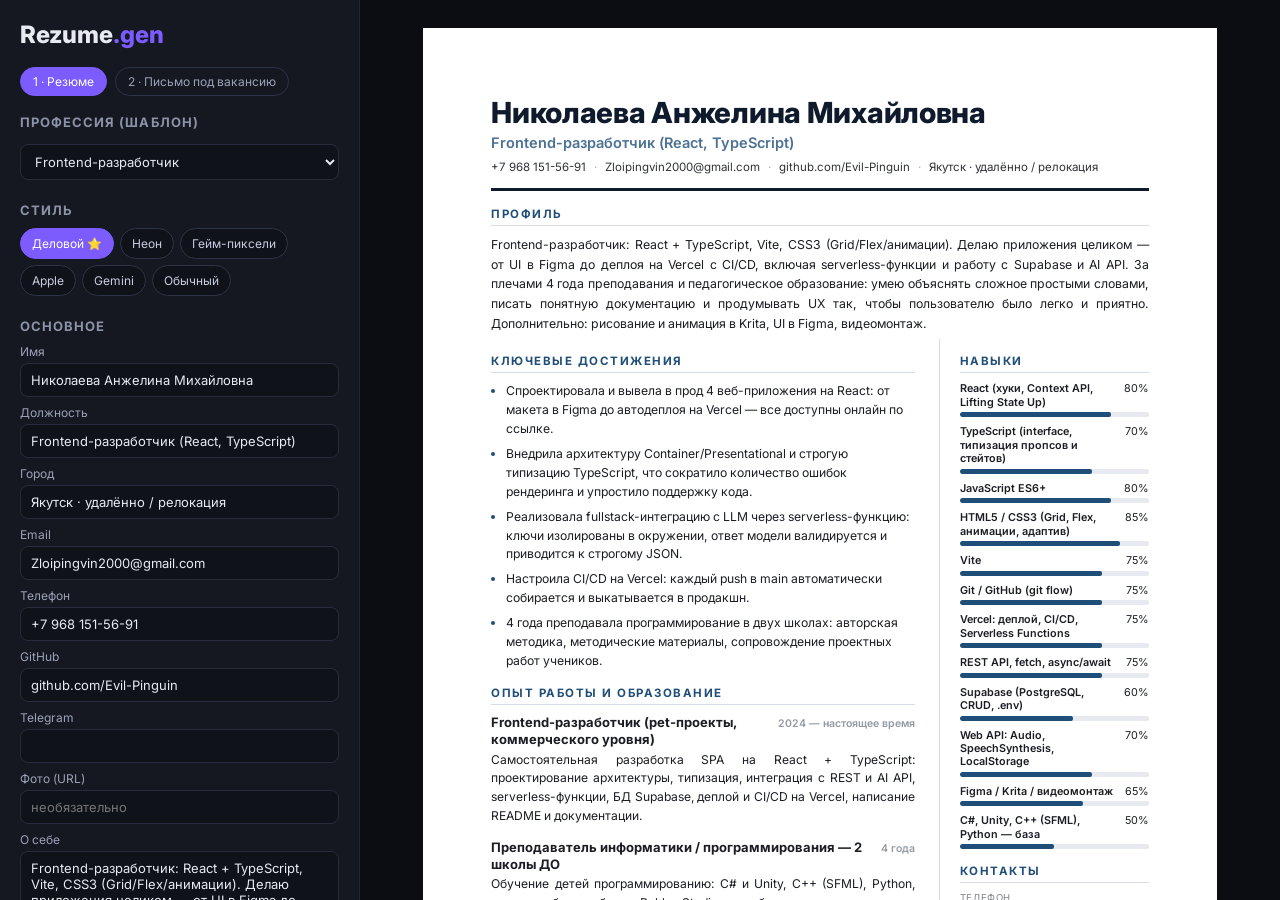
==== index.html @ 2fcd0241 "Деловая тема, двухколоночная структура, блок достижений, адаптив и настройки Vercel Co-authored-by: " ====
<!DOCTYPE html>
<html lang="ru">
<head>
<meta charset="UTF-8">
<meta name="viewport" content="width=device-width, initial-scale=1">
<title>Rezume — генератор резюме</title>
<link rel="stylesheet" href="styles.css">
<link rel="stylesheet" href="letter.css">
<link rel="preconnect" href="https://fonts.googleapis.com">
<link rel="preconnect" href="https://fonts.gstatic.com" crossorigin>
<link href="https://fonts.googleapis.com/css2?family=Inter:wght@300;400;600;800&family=Press+Start+2P&family=Orbitron:wght@500;800&family=JetBrains+Mono:wght@400;700&display=swap" rel="stylesheet">
</head>
<body>
<button id="burger" class="burger" aria-label="Меню">☰</button>
<div class="app">
  <aside class="panel" id="panel">
    <h1 class="brand">Rezume<span>.gen</span></h1>
    <div class="tabs pagetabs">
      <a href="/" class="active">1 · Резюме</a>
      <a href="/letter">2 · Письмо под вакансию</a>
    </div>

    <section class="group">
      <h2>Профессия (шаблон)</h2>
      <select id="preset">
        <option value="frontend">Frontend-разработчик</option>
        <option value="research">Специалист по количественным исследованиям</option>
        <option value="qa">QA Engineer</option>
      </select>
    </section>

    <section class="group">
      <h2>Стиль</h2>
      <div class="themes" id="themes">
        <button data-theme="pro" class="tbtn">Деловой ⭐</button>
        <button data-theme="neon" class="tbtn">Неон</button>
        <button data-theme="pixel" class="tbtn">Гейм-пиксели</button>
        <button data-theme="apple" class="tbtn">Apple</button>
        <button data-theme="gemini" class="tbtn">Gemini</button>
        <button data-theme="plain" class="tbtn">Обычный</button>
      </div>
    </section>

    <section class="group">
      <h2>Основное</h2>
      <label>Имя <input id="f-name"></label>
      <label>Должность <input id="f-role"></label>
      <label>Город <input id="f-city"></label>
      <label>Email <input id="f-email"></label>
      <label>Телефон <input id="f-phone"></label>
      <label>GitHub <input id="f-github"></label>
      <label>Telegram <input id="f-tg"></label>
      <label>Фото (URL) <input id="f-photo" placeholder="необязательно"></label>
      <label>О себе <textarea id="f-about" rows="4"></textarea></label>
    </section>

    <section class="group">
      <h2>Ключевые достижения <button class="add" data-add="achievements">+</button></h2>
      <div id="list-achievements" class="list"></div>
    </section>

    <section class="group">
      <h2>Навыки <button class="add" data-add="skills">+</button></h2>
      <div id="list-skills" class="list"></div>
    </section>

    <section class="group">
      <h2>Проекты <button class="add" data-add="projects">+</button></h2>
      <div id="list-projects" class="list"></div>
    </section>

    <section class="group">
      <h2>Опыт / Учёба <button class="add" data-add="exp">+</button></h2>
      <div id="list-exp" class="list"></div>
    </section>

    <section class="group actions">
      <button id="btn-print">Скачать PDF / Печать</button>
      <button id="btn-export">Экспорт JSON</button>
      <button id="btn-import">Импорт JSON</button>
      <button id="btn-reset" class="danger">Сбросить</button>
      <input type="file" id="file-import" accept="application/json" hidden>
    </section>
    <p class="hint">Данные сохраняются в браузере автоматически.</p>
  </aside>

  <main class="preview">
    <div id="paper" class="paper theme-neon"></div>
  </main>
</div>
<script src="app.js"></script>
</body>
</html>
---- styles.css ----
*{box-sizing:border-box}
html,body{margin:0;height:100%;font-family:Inter,system-ui,sans-serif;background:#0f1115;color:#e8eaf0}
.app{display:grid;grid-template-columns:360px 1fr;height:100%}
.panel{overflow:auto;padding:20px;background:#151821;border-right:1px solid #232838}
.brand{font-size:24px;margin:0 0 18px;font-weight:800}
.brand span{color:#7c5cff}
.group{margin-bottom:22px}
.group h2{font-size:13px;text-transform:uppercase;letter-spacing:.08em;color:#8b93a7;display:flex;justify-content:space-between;align-items:center;margin:0 0 10px}
label{display:block;font-size:12px;color:#9aa2b6;margin-bottom:8px}
input,textarea,select{width:100%;margin-top:4px;padding:8px 10px;background:#0f1218;border:1px solid #262c3d;border-radius:8px;color:#e8eaf0;font:inherit;font-size:13px}
input:focus,textarea:focus{outline:none;border-color:#7c5cff}
button{cursor:pointer;font:inherit}
.themes{display:flex;flex-wrap:wrap;gap:6px}
.tbtn{padding:7px 11px;border-radius:999px;border:1px solid #2d3448;background:#0f1218;color:#c7cde0;font-size:12px}
.tbtn.active{background:#7c5cff;border-color:#7c5cff;color:#fff}
.add{width:24px;height:24px;border-radius:6px;border:1px solid #2d3448;background:#0f1218;color:#9aa2b6}
.list .item{border:1px solid #262c3d;border-radius:10px;padding:10px;margin-bottom:8px;position:relative;background:#11141c}
.item .del{position:absolute;top:6px;right:6px;border:none;background:none;color:#7b8299;font-size:16px}
.actions button{width:100%;padding:10px;margin-bottom:8px;border-radius:8px;border:1px solid #2d3448;background:#1b2030;color:#e8eaf0}
.actions button.danger{color:#ff7a7a}
.hint{font-size:11px;color:#6d7488}
.preview{overflow:auto;padding:28px;display:flex;justify-content:center;background:#0b0d12}
.paper{width:210mm;min-height:297mm;padding:18mm;background:#fff;color:#111}

/* ---------- общая разметка резюме ---------- */
.paper .head{display:flex;gap:18px;align-items:center;margin-bottom:18px}
.paper .avatar{width:96px;height:96px;object-fit:cover;border-radius:12px;flex:0 0 auto}
.paper h1{margin:0;font-size:30px}
.paper .role{margin:4px 0 0;font-size:15px;opacity:.75}
.paper .contacts{margin-top:8px;font-size:12px;display:flex;flex-wrap:wrap;gap:6px 14px;opacity:.85}
.paper section{margin-top:18px}
.paper h2{font-size:14px;text-transform:uppercase;letter-spacing:.1em;margin:0 0 10px}
.paper p{margin:0;font-size:13px;line-height:1.55}
.skill{margin-bottom:9px}
.skill .row{display:flex;justify-content:space-between;font-size:12px;margin-bottom:3px}
.bar{height:7px;border-radius:4px;background:#e6e6ee;overflow:hidden}
.bar i{display:block;height:100%;background:#333}
.entry{margin-bottom:12px}
.entry .t{font-size:14px;font-weight:600}
.entry .m{font-size:11px;opacity:.65;margin:2px 0 4px}
.entry .d{font-size:12.5px;line-height:1.5}
.tags{display:flex;flex-wrap:wrap;gap:5px;margin-top:5px}
.tags span{font-size:10.5px;padding:2px 7px;border-radius:999px;background:#eee}

/* ---------- НЕОН ---------- */
.theme-neon{background:#0a0713;color:#e9e6ff;font-family:Orbitron,Inter,sans-serif;
  box-shadow:0 0 60px rgba(124,92,255,.25) inset}
.theme-neon h1{color:#fff;text-shadow:0 0 12px #ff3df0,0 0 30px #ff3df0}
.theme-neon h2{color:#3df0ff;text-shadow:0 0 10px #3df0ff;border-bottom:1px solid rgba(61,240,255,.35);padding-bottom:5px}
.theme-neon .avatar{border:2px solid #ff3df0;box-shadow:0 0 18px #ff3df0}
.theme-neon .bar{background:rgba(255,255,255,.1)}
.theme-neon .bar i{background:linear-gradient(90deg,#3df0ff,#ff3df0);box-shadow:0 0 10px #ff3df0}
.theme-neon .tags span{background:rgba(61,240,255,.12);color:#3df0ff;border:1px solid rgba(61,240,255,.4)}

/* ---------- ПИКСЕЛИ ---------- */
.theme-pixel{background:#1b1030;color:#f4f4f4;font-family:'Press Start 2P',monospace;font-size:10px;
  image-rendering:pixelated;border:6px solid #f4d03f}
.theme-pixel h1{font-size:18px;color:#7bf542;text-shadow:3px 3px 0 #000;line-height:1.5}
.theme-pixel h2{font-size:11px;color:#f4d03f;text-shadow:2px 2px 0 #000}
.theme-pixel p,.theme-pixel .d,.theme-pixel .role,.theme-pixel .contacts{font-size:9px;line-height:1.9}
.theme-pixel .entry .t{font-size:10px}
.theme-pixel .entry .m{font-size:8px}
.theme-pixel .avatar{border-radius:0;border:4px solid #7bf542}
.theme-pixel .bar{height:12px;border-radius:0;background:#000;border:2px solid #f4f4f4}
.theme-pixel .bar i{background:repeating-linear-gradient(90deg,#7bf542 0 8px,#1b1030 8px 10px)}
.theme-pixel .skill .row{font-size:8px}
.theme-pixel .tags span{border-radius:0;background:#000;color:#7bf542;border:2px solid #7bf542;font-size:8px}

/* ---------- APPLE ---------- */
.theme-apple{background:#fbfbfd;color:#1d1d1f;font-family:Inter,-apple-system,sans-serif}
.theme-apple h1{font-weight:600;letter-spacing:-.02em;font-size:34px}
.theme-apple h2{font-weight:600;color:#6e6e73;letter-spacing:.06em;font-size:12px}
.theme-apple .avatar{border-radius:50%}
.theme-apple .bar{background:#e8e8ed;border-radius:99px}
.theme-apple .bar i{background:#0071e3;border-radius:99px}
.theme-apple .tags span{background:#f0f0f5;color:#1d1d1f}
.theme-apple section{border-top:1px solid #e5e5ea;padding-top:14px}

/* ---------- GEMINI ---------- */
.theme-gemini{background:#fff;color:#1f1f1f;font-family:Inter,sans-serif}
.theme-gemini h1{background:linear-gradient(90deg,#4285f4,#9b72cb,#d96570,#f2a60c);-webkit-background-clip:text;background-clip:text;color:transparent;font-weight:800}
.theme-gemini h2{color:#4285f4}
.theme-gemini .avatar{border-radius:50%;border:3px solid transparent;background:linear-gradient(135deg,#4285f4,#9b72cb,#d96570) border-box}
.theme-gemini section{background:#f8f9fc;border-radius:18px;padding:16px 18px;border:1px solid #eceef5}
.theme-gemini .bar{background:#e8eaf2;border-radius:99px}
.theme-gemini .bar i{background:linear-gradient(90deg,#4285f4,#9b72cb,#d96570);border-radius:99px}
.theme-gemini .tags span{background:linear-gradient(90deg,rgba(66,133,244,.12),rgba(217,101,112,.12));color:#4b4b4b}

/* ---------- ОБЫЧНЫЙ ---------- */
.theme-plain{background:#fff;color:#000;font-family:'Times New Roman',Georgia,serif}
.theme-plain h1{font-size:26px;font-weight:700}
.theme-plain h2{border-bottom:1px solid #000;padding-bottom:3px;letter-spacing:.04em}
.theme-plain .avatar{border-radius:2px;border:1px solid #999}
.theme-plain .bar{background:#ddd;border-radius:0;height:6px}
.theme-plain .bar i{background:#000}
.theme-plain .tags span{background:none;border:1px solid #999;border-radius:2px}

@media print{
  body{background:#fff}
  .panel{display:none}
  .app{grid-template-columns:1fr}
  .preview{padding:0;overflow:visible}
  .paper{width:auto;min-height:auto;box-shadow:none;-webkit-print-color-adjust:exact;print-color-adjust:exact}
}
@page{size:A4;margin:0}


/* ================= КАНОНИЧНАЯ СТРУКТУРА РЕЗЮМЕ ================= */
.paper .head{display:flex;gap:20px;align-items:center;margin-bottom:14px}
.paper .htext{flex:1}
.paper h1{margin:0;font-size:29px;line-height:1.15;letter-spacing:-.01em}
.paper .role{margin:5px 0 0;font-size:14.5px;font-weight:600;opacity:.8}
.paper .contacts{margin-top:9px;font-size:11.5px;display:flex;flex-wrap:wrap;gap:4px 8px;align-items:center;opacity:.9}
.paper .contacts em{opacity:.4;font-style:normal}
.paper .rule{height:2px;background:currentColor;opacity:.18;margin:0 0 16px}
.paper section{margin-top:15px}
.paper .s-about{margin-top:0}
.paper h2{font-size:11.5px;text-transform:uppercase;letter-spacing:.13em;margin:0 0 9px;font-weight:700}
.paper p{margin:0;font-size:12.3px;line-height:1.6;text-align:justify}
.cols2{display:grid;grid-template-columns:1fr 210px;gap:0 24px;margin-top:6px}
.colside{border-left:1px solid rgba(128,128,128,.25);padding-left:20px}
.bullets{margin:0;padding-left:15px}
.bullets li{font-size:12.2px;line-height:1.55;margin-bottom:6px}
.entry{margin-bottom:13px;break-inside:avoid}
.entry .erow{display:flex;justify-content:space-between;align-items:baseline;gap:10px}
.entry .t{font-size:13px;font-weight:700;line-height:1.3}
.entry .m{font-size:10.5px;opacity:.65;white-space:nowrap;font-weight:600}
.entry .m.link{white-space:normal;text-align:right}
.entry .d{font-size:12.1px;line-height:1.55;margin-top:3px;text-align:justify}
.skill{margin-bottom:8px}
.skill .row{display:flex;justify-content:space-between;gap:6px;font-size:10.8px;margin-bottom:3px;line-height:1.25}
.skill .row b{font-weight:600}
.bar{height:5px}
.cline{font-size:10.8px;margin-bottom:6px;line-height:1.35}
.cline .ck{display:block;opacity:.55;font-size:9.5px;text-transform:uppercase;letter-spacing:.06em}
.cline .cv{word-break:break-word}
.tags span{font-size:10px}

/* ================= ТЕМА: ДЕЛОВОЙ (каноничное резюме) ================= */
.theme-pro{background:#fff;color:#1a1d24;font-family:Inter,'Helvetica Neue',Arial,sans-serif}
.theme-pro h1{font-weight:800;color:#0f1b2d}
.theme-pro .role{color:#1f4e79;font-weight:600}
.theme-pro .rule{background:#0f1b2d;opacity:1;height:2.5px}
.theme-pro h2{color:#1f4e79;border-bottom:1px solid #d6dce5;padding-bottom:4px}
.theme-pro .avatar{border-radius:4px;width:88px;height:88px;border:1px solid #d6dce5}
.theme-pro .bar{background:#e7ebf1;border-radius:2px}
.theme-pro .bar i{background:#1f4e79;border-radius:2px}
.theme-pro .tags span{background:#eef2f7;color:#1f4e79;border-radius:3px;font-weight:600}
.theme-pro .bullets li::marker{color:#1f4e79}
.theme-pro .entry .m{color:#5a6574}
.theme-pro .colside{border-left:1px solid #d6dce5}

/* адаптация прочих тем к 2 колонкам */
.theme-neon .colside,.theme-pixel .colside{border-left-color:rgba(255,255,255,.2)}
.theme-pixel .cols2{grid-template-columns:1fr 200px}
.theme-pixel .bullets li,.theme-pixel .entry .d,.theme-pixel .cline{font-size:8px;line-height:1.85}
.theme-pixel p{text-align:left}
.theme-gemini .cols2{gap:0 18px}
.theme-gemini .colside{border-left:none}
.theme-gemini section{margin-top:12px}

/* ================= АДАПТИВ ИНТЕРФЕЙСА ================= */
.burger{display:none;position:fixed;top:12px;left:12px;z-index:50;width:44px;height:44px;border-radius:12px;
  border:1px solid #2d3448;background:#1b2030;color:#e8eaf0;font-size:19px}
@media (max-width:1100px){
  .paper{transform-origin:top center}
}
@media (max-width:860px){
  .burger{display:block}
  .app{grid-template-columns:1fr}
  .panel{position:fixed;inset:0 auto 0 0;width:min(88vw,340px);z-index:40;transform:translateX(-102%);
    transition:transform .25s ease;box-shadow:0 0 40px rgba(0,0,0,.5)}
  .panel.open{transform:none}
  .preview{padding:64px 10px 24px}
  .paper{width:100%;max-width:210mm;min-height:auto;padding:22px 18px}
  .cols2{grid-template-columns:1fr;gap:0}
  .colside{border-left:none;padding-left:0;border-top:1px solid rgba(128,128,128,.25);padding-top:14px;margin-top:8px}
  .paper h1{font-size:24px}
  .entry .erow{flex-direction:column;gap:1px}
  .entry .m{white-space:normal}
  .entry .m.link{text-align:left}
}
@media (max-width:480px){
  .paper{padding:18px 14px}
  .paper h1{font-size:21px}
  .paper p,.entry .d,.bullets li{text-align:left}
}

/* ================= ПЕЧАТЬ ================= */
@media print{
  .burger{display:none!important}
  .paper{width:210mm;padding:14mm 13mm;font-size:12px}
  .cols2{grid-template-columns:1fr 200px}
  section,.entry{break-inside:avoid}
}
---- letter.css ----
body{display:block;overflow:auto}
.topnav{display:flex;align-items:center;gap:24px;padding:12px 20px;background:#151821;border-bottom:1px solid #232838;position:sticky;top:0;z-index:5}
.topnav .brand{font-size:18px;font-weight:800;text-decoration:none;color:#e8eaf0}
.topnav .brand span{color:#7c5cff}
.tabs{display:flex;gap:8px}
.tabs a{padding:7px 14px;border-radius:999px;font-size:13px;text-decoration:none;color:#9aa2b6;border:1px solid #2d3448}
.tabs a.active{background:#7c5cff;border-color:#7c5cff;color:#fff}
.letter-app{display:grid;grid-template-columns:360px 1fr;align-items:start;min-height:calc(100% - 56px)}
.letter-app .panel{height:calc(100vh - 56px);position:sticky;top:56px}
.letter-main{padding:22px;display:flex;flex-direction:column;gap:18px;max-width:900px}
.card{background:#151821;border:1px solid #232838;border-radius:16px;padding:20px}
.card h2{font-size:15px;margin:0 0 14px;text-transform:none;letter-spacing:0;color:#e8eaf0}
.card-head{display:flex;justify-content:space-between;align-items:center;gap:12px;margin-bottom:12px}
.card-head h2{margin:0}
.card-head button{padding:8px 14px;border-radius:8px;border:1px solid #2d3448;background:#1b2030;color:#e8eaf0;margin-left:6px}
button.primary{background:#7c5cff;border-color:#7c5cff;color:#fff}
.scorebox{display:flex;align-items:center;gap:18px;margin-bottom:18px}
.ring{width:96px;height:96px;border-radius:50%;flex:0 0 auto;display:grid;place-items:center;
  background:conic-gradient(#7c5cff 0deg,#262c3d 0deg)}
.ring span{width:76px;height:76px;border-radius:50%;background:#151821;display:grid;place-items:center;font-size:22px;font-weight:800}
.verdict{font-size:13.5px;line-height:1.6;color:#c3c9db}
.cols{display:grid;grid-template-columns:repeat(3,1fr);gap:14px}
.cols h3{font-size:12px;margin:0 0 8px;text-transform:uppercase;letter-spacing:.06em}
h3.ok{color:#5ce39a}h3.warn{color:#ffce5c}h3.bad{color:#ff7a7a}
.chips{list-style:none;margin:0;padding:0;display:flex;flex-wrap:wrap;gap:5px}
.chips li{font-size:11.5px;padding:4px 9px;border-radius:999px;background:#1b2030;border:1px solid #2d3448;color:#cfd5e6}
.cols div:nth-child(1) .chips li{border-color:rgba(92,227,154,.4)}
.cols div:nth-child(2) .chips li{border-color:rgba(255,206,92,.4)}
.cols div:nth-child(3) .chips li{border-color:rgba(255,122,122,.4)}
.advice{margin-top:16px;font-size:13px;line-height:1.65;color:#b9c0d4;border-top:1px solid #232838;padding-top:14px}
.advice b{color:#e8eaf0}
.advice ul{margin:8px 0 0;padding-left:18px}
#out{min-height:420px;font-size:13.5px;line-height:1.7;resize:vertical;font-family:Inter,sans-serif}
.check{display:flex;align-items:center;gap:8px;font-size:12.5px;color:#c3c9db;margin-bottom:9px}
.check input{width:auto;margin:0}
.actions .primary{width:100%;padding:11px;border-radius:8px;border:none}
@media(max-width:900px){.letter-app{grid-template-columns:1fr}.letter-app .panel{position:static;height:auto}.cols{grid-template-columns:1fr}}

.pagetabs{margin-bottom:18px}
.pagetabs a{font-size:12px;padding:6px 12px}
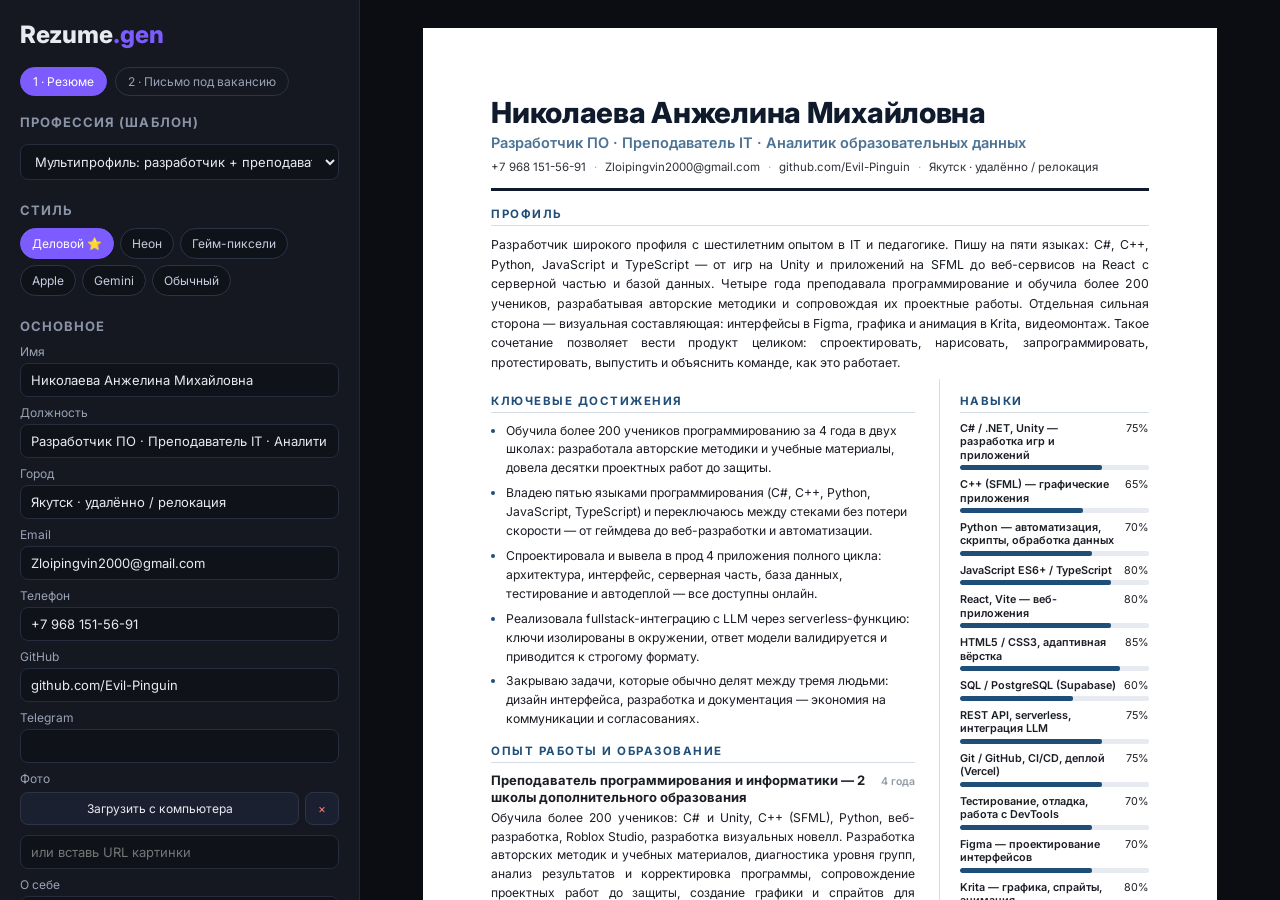
==== commit fef8b158: "Мультипрофильное позиционирование, шаблон преподавателя, загрузка фото файлом Co-authored-by: arena-" ====
--- a/index.html
+++ b/index.html
@@ -23,9 +23,11 @@
     <section class="group">
       <h2>Профессия (шаблон)</h2>
       <select id="preset">
+        <option value="universal">Мультипрофиль: разработчик + преподаватель ⭐</option>
         <option value="frontend">Frontend-разработчик</option>
         <option value="research">Специалист по количественным исследованиям</option>
         <option value="qa">QA Engineer</option>
+        <option value="teacher">Преподаватель IT / методист</option>
       </select>
     </section>
 
@@ -50,7 +52,14 @@
       <label>Телефон <input id="f-phone"></label>
       <label>GitHub <input id="f-github"></label>
       <label>Telegram <input id="f-tg"></label>
-      <label>Фото (URL) <input id="f-photo" placeholder="необязательно"></label>
+      <label>Фото
+        <span class="photorow">
+          <button type="button" id="btn-photo">Загрузить с компьютера</button>
+          <button type="button" id="btn-photo-del" title="Убрать фото">×</button>
+        </span>
+        <input type="file" id="file-photo" accept="image/*" hidden>
+        <input id="f-photo" placeholder="или вставь URL картинки">
+      </label>
       <label>О себе <textarea id="f-about" rows="4"></textarea></label>
     </section>
 
--- a/styles.css
+++ b/styles.css
@@ -193,3 +193,7 @@
   .cols2{grid-template-columns:1fr 200px}
   section,.entry{break-inside:avoid}
 }
+
+.photorow{display:flex;gap:6px;margin:6px 0}
+.photorow button{flex:1;padding:8px;border-radius:8px;border:1px solid #2d3448;background:#1b2030;color:#e8eaf0;font-size:12px}
+.photorow button#btn-photo-del{flex:0 0 34px;color:#ff7a7a}
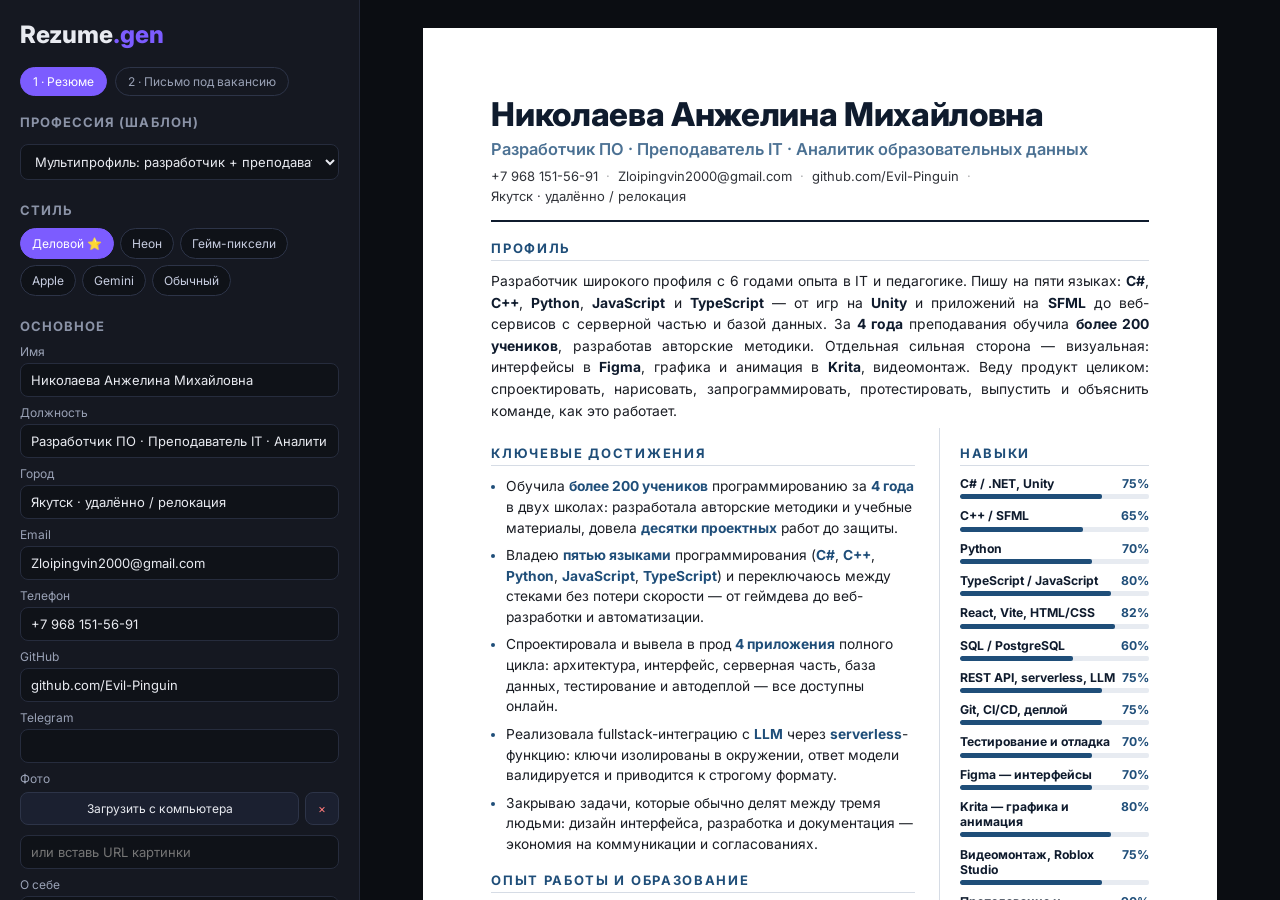
==== commit 404173ba: "Автоподгонка плотности страниц, жирные акценты, компактные навыки Co-authored-by: arena-agent <29705" ====
--- a/index.html
+++ b/index.html
@@ -83,6 +83,15 @@
       <div id="list-exp" class="list"></div>
     </section>
 
+    <section class="group">
+      <h2>Плотность страниц</h2>
+      <select id="fitmode">
+        <option value="auto">Авто-подгонка (рекомендую)</option>
+        <option value="off">Выключить</option>
+      </select>
+      <p class="hint" id="fitinfo" style="margin-top:8px"></p>
+    </section>
+
     <section class="group actions">
       <button id="btn-print">Скачать PDF / Печать</button>
       <button id="btn-export">Экспорт JSON</button>
--- a/styles.css
+++ b/styles.css
@@ -189,11 +189,55 @@
 /* ================= ПЕЧАТЬ ================= */
 @media print{
   .burger{display:none!important}
-  .paper{width:210mm;padding:14mm 13mm;font-size:12px}
-  .cols2{grid-template-columns:1fr 200px}
-  section,.entry{break-inside:avoid}
+  .panel{display:none!important}
+  .paper{width:210mm;padding:12mm 12mm;box-shadow:none}
+  .cols2{grid-template-columns:1fr 200px!important}
+  .colside{border-left:1px solid #d6dce5!important;padding-left:18px!important;border-top:none!important;margin-top:0!important}
+  section,.entry,.skill,.bullets li{break-inside:avoid;page-break-inside:avoid}
 }
 
 .photorow{display:flex;gap:6px;margin:6px 0}
 .photorow button{flex:1;padding:8px;border-radius:8px;border:1px solid #2d3448;background:#1b2030;color:#e8eaf0;font-size:12px}
 .photorow button#btn-photo-del{flex:0 0 34px;color:#ff7a7a}
+
+
+/* ============ АВТОПОДГОНКА: все размеры через --fit ============ */
+.paper{--fit:1}
+.paper h1{font-size:calc(29px * var(--fit))}
+.paper .role{font-size:calc(14.5px * var(--fit))}
+.paper .contacts{font-size:calc(11.5px * var(--fit))}
+.paper h2{font-size:calc(11.5px * var(--fit));margin-bottom:calc(9px * var(--fit))}
+.paper p{font-size:calc(12.3px * var(--fit));line-height:1.55}
+.paper section{margin-top:calc(15px * var(--fit))}
+.bullets li{font-size:calc(12.2px * var(--fit));margin-bottom:calc(6px * var(--fit));line-height:1.5}
+.entry{margin-bottom:calc(13px * var(--fit))}
+.entry .t{font-size:calc(13px * var(--fit))}
+.entry .m{font-size:calc(10.5px * var(--fit))}
+.entry .d{font-size:calc(12.1px * var(--fit));line-height:1.5}
+.skill{margin-bottom:calc(8px * var(--fit))}
+.skill .row{font-size:calc(10.8px * var(--fit))}
+.cline{font-size:calc(10.8px * var(--fit));margin-bottom:calc(6px * var(--fit))}
+.cline .ck{font-size:calc(9.5px * var(--fit))}
+.tags span{font-size:calc(10px * var(--fit))}
+.paper .head{margin-bottom:calc(14px * var(--fit))}
+.paper .rule{margin-bottom:calc(16px * var(--fit))}
+
+/* ============ ЖИРНЫЕ АКЦЕНТЫ ============ */
+.paper strong{font-weight:700}
+.theme-pro strong{color:#0f1b2d;font-weight:700}
+.theme-pro .bullets strong{color:#1f4e79}
+.theme-neon strong{color:#3df0ff;text-shadow:0 0 6px rgba(61,240,255,.6)}
+.theme-pixel strong{color:#7bf542}
+.theme-gemini strong{color:#4285f4}
+.theme-apple strong{color:#0071e3}
+
+/* навыки: название жирным, топ-навыки заметнее */
+.skill .row b{font-weight:700}
+.theme-pro .skill .row b{color:#0f1b2d}
+.theme-pro .skill .row span{font-weight:700;color:#1f4e79}
+.entry .t{font-weight:700}
+
+/* ============ КОНТРОЛЬ РАЗРЫВОВ СТРАНИЦ ============ */
+.paper section,.entry,.skill,.bullets li{break-inside:avoid;page-break-inside:avoid}
+.paper h2{break-after:avoid;page-break-after:avoid}
+.cols2{break-inside:auto}
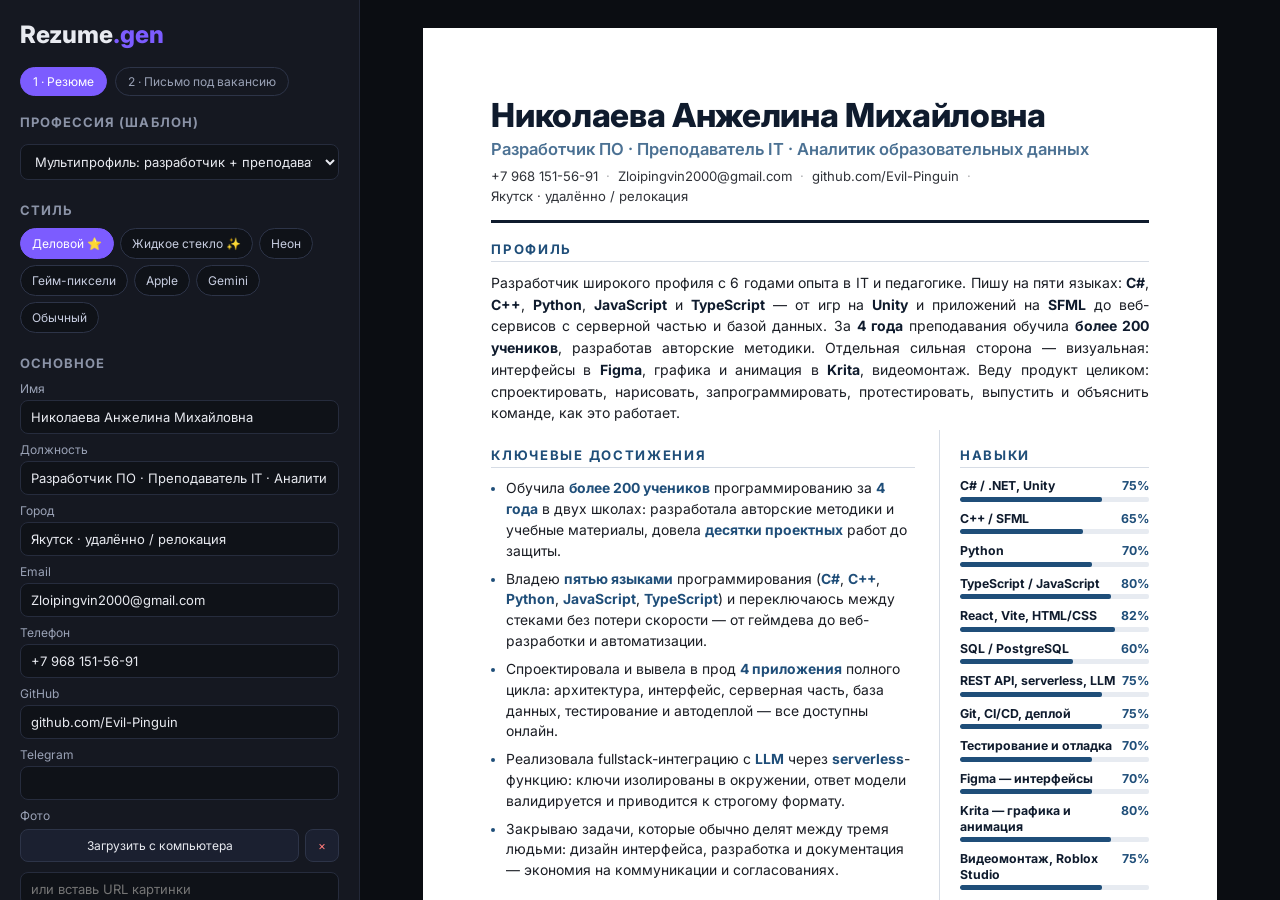
==== commit 6d2d4ceb: "Тема «Жидкое стекло» с голубыми градиентами и блок интересов Co-authored-by: arena-agent <297053741+" ====
--- a/index.html
+++ b/index.html
@@ -35,6 +35,7 @@
       <h2>Стиль</h2>
       <div class="themes" id="themes">
         <button data-theme="pro" class="tbtn">Деловой ⭐</button>
+        <button data-theme="glass" class="tbtn">Жидкое стекло ✨</button>
         <button data-theme="neon" class="tbtn">Неон</button>
         <button data-theme="pixel" class="tbtn">Гейм-пиксели</button>
         <button data-theme="apple" class="tbtn">Apple</button>
@@ -61,6 +62,7 @@
         <input id="f-photo" placeholder="или вставь URL картинки">
       </label>
       <label>О себе <textarea id="f-about" rows="4"></textarea></label>
+      <label>Интересы / хобби (через ·) <textarea id="f-hobby" rows="3"></textarea></label>
     </section>
 
     <section class="group">
--- a/styles.css
+++ b/styles.css
@@ -190,6 +190,11 @@
 @media print{
   .burger{display:none!important}
   .panel{display:none!important}
+  /* стекло: backdrop-filter не печатается — заменяем на плотную заливку */
+  .theme-glass section{backdrop-filter:none!important;-webkit-backdrop-filter:none!important;
+    background:linear-gradient(140deg,rgba(255,255,255,.88),rgba(240,249,255,.72))!important;
+    box-shadow:0 2px 8px rgba(13,59,102,.10)!important}
+  .theme-glass{background-attachment:initial!important}
   .paper{width:210mm;padding:12mm 12mm;box-shadow:none}
   .cols2{grid-template-columns:1fr 200px!important}
   .colside{border-left:1px solid #d6dce5!important;padding-left:18px!important;border-top:none!important;margin-top:0!important}
@@ -241,3 +246,107 @@
 .paper section,.entry,.skill,.bullets li{break-inside:avoid;page-break-inside:avoid}
 .paper h2{break-after:avoid;page-break-after:avoid}
 .cols2{break-inside:auto}
+
+
+/* ================= ХОББИ ================= */
+.hobbies{display:flex;flex-wrap:wrap;gap:calc(5px * var(--fit))}
+.hobbies span{font-size:calc(10px * var(--fit));padding:calc(3px * var(--fit)) calc(8px * var(--fit));
+  border-radius:999px;background:#eef2f7;color:#1f4e79;font-weight:600;line-height:1.35}
+.theme-pro .hobbies span{background:#eef2f7;color:#1f4e79;border:1px solid #dbe3ec}
+.theme-neon .hobbies span{background:rgba(255,61,240,.12);color:#ff3df0;border:1px solid rgba(255,61,240,.4)}
+.theme-pixel .hobbies span{border-radius:0;background:#000;color:#f4d03f;border:2px solid #f4d03f}
+.theme-apple .hobbies span{background:#f0f0f5;color:#1d1d1f;border:none}
+.theme-gemini .hobbies span{background:linear-gradient(90deg,rgba(66,133,244,.14),rgba(217,101,112,.14));color:#3c4043}
+.theme-plain .hobbies span{background:none;border:1px solid #999;border-radius:2px;color:#000}
+
+/* ================= ТЕМА: ЖИДКОЕ СТЕКЛО ================= */
+.theme-glass{
+  color:#0d2b45;
+  font-family:Inter,-apple-system,'SF Pro Display',sans-serif;
+  background:
+    radial-gradient(900px 500px at 8% -8%, rgba(120,190,255,.55), transparent 62%),
+    radial-gradient(700px 480px at 100% 4%, rgba(90,220,235,.42), transparent 58%),
+    radial-gradient(800px 600px at 50% 108%, rgba(150,170,255,.40), transparent 62%),
+    linear-gradient(160deg,#f4fbff 0%,#e9f4ff 45%,#eef0ff 100%);
+  position:relative;
+}
+.theme-glass::before{
+  content:'';position:absolute;inset:0;pointer-events:none;
+  background:
+    radial-gradient(420px 300px at 78% 62%, rgba(255,255,255,.75), transparent 70%),
+    radial-gradient(300px 220px at 18% 78%, rgba(160,235,255,.35), transparent 72%);
+}
+.theme-glass > *{position:relative;z-index:1}
+
+.theme-glass h1{
+  font-weight:800;letter-spacing:-.02em;
+  background:linear-gradient(100deg,#0a84ff 0%,#22c8f0 42%,#5e8bff 72%,#7a5cff 100%);
+  -webkit-background-clip:text;background-clip:text;color:transparent;
+  filter:drop-shadow(0 2px 10px rgba(10,132,255,.22));
+}
+.theme-glass .role{
+  font-weight:700;
+  background:linear-gradient(90deg,#0a84ff,#22c8f0 70%);
+  -webkit-background-clip:text;background-clip:text;color:transparent;
+}
+.theme-glass .contacts{color:#3a5f80}
+.theme-glass .contacts em{color:#9dc0dc}
+.theme-glass .rule{
+  height:1.5px;opacity:1;border-radius:2px;
+  background:linear-gradient(90deg,rgba(10,132,255,.85),rgba(34,200,240,.6) 45%,rgba(122,92,255,.15) 100%);
+}
+.theme-glass h2{
+  font-weight:700;letter-spacing:.12em;border-bottom:none;padding-bottom:0;
+  background:linear-gradient(90deg,#0a84ff,#22c8f0);
+  -webkit-background-clip:text;background-clip:text;color:transparent;
+}
+.theme-glass p,.theme-glass .entry .d,.theme-glass .bullets li{color:#1b3d5c}
+.theme-glass strong{
+  font-weight:700;
+  background:linear-gradient(90deg,#0a6fe0,#1aa8d8);
+  -webkit-background-clip:text;background-clip:text;color:transparent;
+}
+.theme-glass .entry .t{color:#0d2b45;font-weight:700}
+.theme-glass .entry .m{color:#5b7f9e;font-weight:600}
+.theme-glass .bullets li::marker{color:#0a84ff}
+
+/* стеклянные панели */
+.theme-glass section{
+  background:linear-gradient(140deg,rgba(255,255,255,.72),rgba(255,255,255,.42));
+  border:1px solid rgba(255,255,255,.85);
+  border-radius:16px;
+  padding:calc(13px * var(--fit)) calc(15px * var(--fit));
+  box-shadow:0 6px 22px rgba(13,59,102,.10), inset 0 1px 0 rgba(255,255,255,.95);
+  backdrop-filter:blur(16px) saturate(170%);
+  -webkit-backdrop-filter:blur(16px) saturate(170%);
+  margin-top:calc(11px * var(--fit));
+}
+.theme-glass .s-about{margin-top:0}
+.theme-glass .colside{border-left:none;padding-left:calc(14px * var(--fit))}
+.theme-glass .cols2{gap:0 14px}
+.theme-glass .avatar{
+  border-radius:20px;border:2px solid rgba(255,255,255,.9);
+  box-shadow:0 8px 26px rgba(10,132,255,.28);
+}
+.theme-glass .bar{
+  background:rgba(180,215,240,.45);border-radius:99px;overflow:hidden;
+  box-shadow:inset 0 1px 2px rgba(13,59,102,.12);
+}
+.theme-glass .bar i{
+  background:linear-gradient(90deg,#0a84ff,#22c8f0 60%,#7ad9ff);
+  border-radius:99px;box-shadow:0 0 8px rgba(34,200,240,.55);
+}
+.theme-glass .skill .row b{color:#0d2b45}
+.theme-glass .skill .row span{
+  font-weight:700;
+  background:linear-gradient(90deg,#0a84ff,#22c8f0);
+  -webkit-background-clip:text;background-clip:text;color:transparent;
+}
+.theme-glass .tags span,.theme-glass .hobbies span{
+  background:linear-gradient(140deg,rgba(255,255,255,.85),rgba(225,243,255,.6));
+  border:1px solid rgba(255,255,255,.9);
+  color:#0a6fe0;font-weight:600;border-radius:999px;
+  box-shadow:0 2px 8px rgba(13,59,102,.08);
+}
+.theme-glass .cline .ck{color:#7ba3c4}
+.theme-glass .cline .cv{color:#0d2b45;font-weight:600}
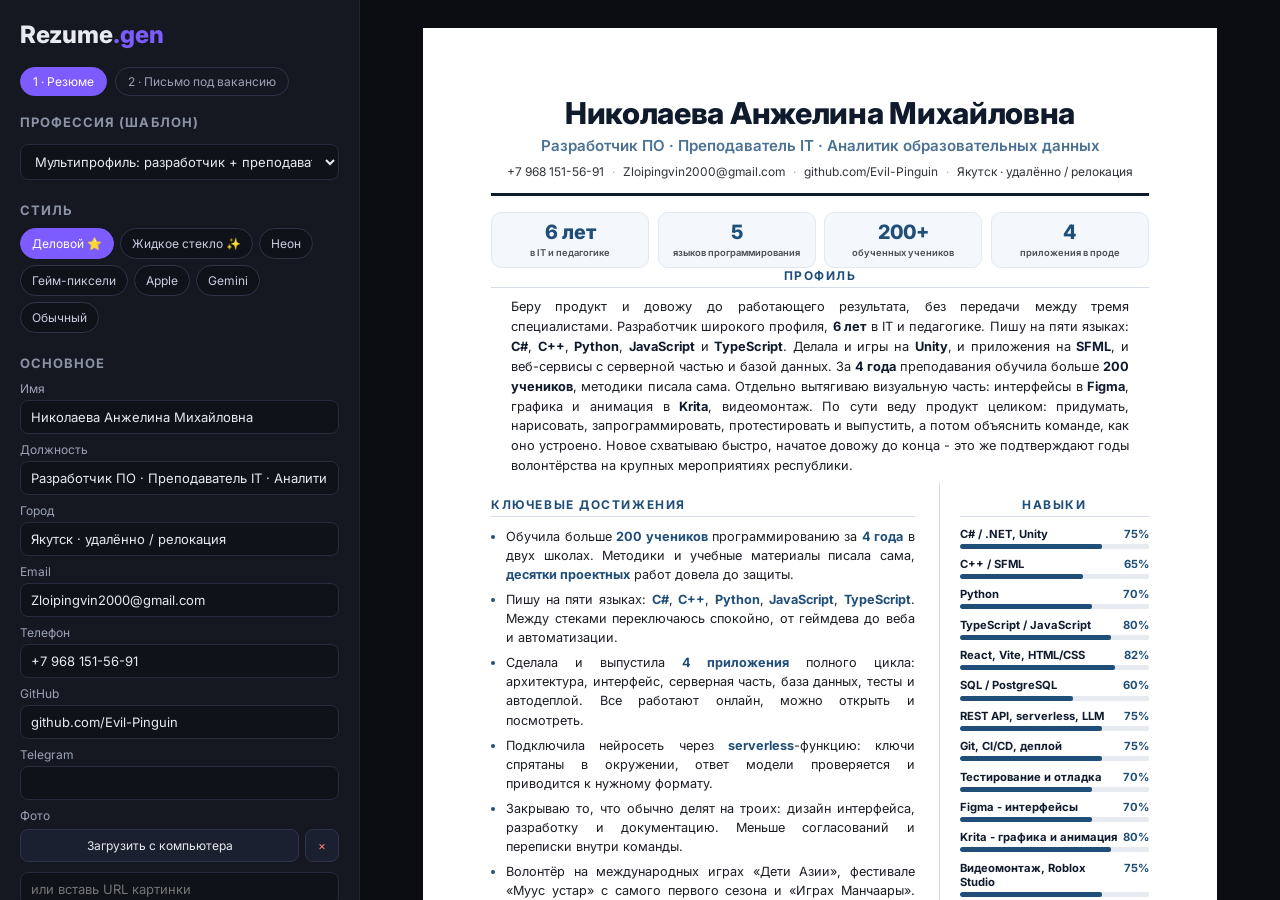
==== commit bcddf74f: "Выключка по ширине, блок ключевых цифр в шапке Co-authored-by: arena-agent <297053741+arena-agent@us" ====
--- a/index.html
+++ b/index.html
@@ -66,6 +66,11 @@
     </section>
 
     <section class="group">
+      <h2>Цифры в шапке <button class="add" data-add="pitch">+</button></h2>
+      <div id="list-pitch" class="list"></div>
+    </section>
+
+    <section class="group">
       <h2>Ключевые достижения <button class="add" data-add="achievements">+</button></h2>
       <div id="list-achievements" class="list"></div>
     </section>
--- a/styles.css
+++ b/styles.css
@@ -116,7 +116,7 @@
 .paper section{margin-top:15px}
 .paper .s-about{margin-top:0}
 .paper h2{font-size:11.5px;text-transform:uppercase;letter-spacing:.13em;margin:0 0 9px;font-weight:700}
-.paper p{margin:0;font-size:12.3px;line-height:1.6;text-align:justify}
+.paper p{margin:0;font-size:12.3px;line-height:1.6;text-align:justify;hyphens:auto}
 .cols2{display:grid;grid-template-columns:1fr 210px;gap:0 24px;margin-top:6px}
 .colside{border-left:1px solid rgba(128,128,128,.25);padding-left:20px}
 .bullets{margin:0;padding-left:15px}
@@ -126,7 +126,7 @@
 .entry .t{font-size:13px;font-weight:700;line-height:1.3}
 .entry .m{font-size:10.5px;opacity:.65;white-space:nowrap;font-weight:600}
 .entry .m.link{white-space:normal;text-align:right}
-.entry .d{font-size:12.1px;line-height:1.55;margin-top:3px;text-align:justify}
+.entry .d{font-size:12.1px;line-height:1.55;margin-top:3px;text-align:justify;hyphens:auto}
 .skill{margin-bottom:8px}
 .skill .row{display:flex;justify-content:space-between;gap:6px;font-size:10.8px;margin-bottom:3px;line-height:1.25}
 .skill .row b{font-weight:600}
@@ -350,3 +350,47 @@
 }
 .theme-glass .cline .ck{color:#7ba3c4}
 .theme-glass .cline .cv{color:#0d2b45;font-weight:600}
+
+
+/* ================= ВЫРАВНИВАНИЕ ШАПКИ ПО ЦЕНТРУ ================= */
+.paper .head{flex-direction:column;align-items:center;text-align:center;gap:calc(10px * var(--fit))}
+.paper .htext{flex:none;width:100%}
+.paper .contacts{justify-content:center}
+.paper .head .avatar{margin:0 auto}
+.paper .s-about{text-align:center}
+.paper .s-about p{text-align:center;max-width:92%;margin:0 auto}
+.paper .s-about h2,.paper .s-hobby h2{text-align:center}
+.paper .hobbies{justify-content:center}
+.colside .s-contacts h2,.colside .s-hobby h2{text-align:center}
+.cline{text-align:center}
+.colside section h2{text-align:center}
+
+
+/* основной текст по ширине, шапка по центру */
+.paper .s-about p{text-align:justify;max-width:94%;margin:0 auto;hyphens:auto}
+.bullets li{text-align:justify;hyphens:auto}
+.paper{hyphenate-limit-chars:7 3 3}
+@media (max-width:480px){
+  .paper p,.entry .d,.bullets li,.paper .s-about p{text-align:left}
+}
+
+/* ================= БЛОК "ПОЧЕМУ Я" ================= */
+.s-pitch{margin-top:calc(12px * var(--fit))}
+.pitch{display:grid;grid-template-columns:repeat(4,1fr);gap:calc(8px * var(--fit));text-align:center}
+.pitch .pi{padding:calc(8px * var(--fit)) calc(6px * var(--fit));border-radius:10px;background:#f4f7fb;border:1px solid #e2e9f2}
+.pitch .pv{font-size:calc(19px * var(--fit));font-weight:800;line-height:1.1;color:#1f4e79}
+.pitch .pl{font-size:calc(9px * var(--fit));line-height:1.3;margin-top:calc(3px * var(--fit));opacity:.78;font-weight:600}
+.theme-glass .pitch .pi{background:linear-gradient(140deg,rgba(255,255,255,.8),rgba(228,244,255,.55));
+  border:1px solid rgba(255,255,255,.9);box-shadow:0 3px 12px rgba(13,59,102,.08)}
+.theme-glass .pitch .pv{background:linear-gradient(90deg,#0a84ff,#22c8f0);-webkit-background-clip:text;background-clip:text;color:transparent}
+.theme-neon .pitch .pi{background:rgba(61,240,255,.08);border:1px solid rgba(61,240,255,.35)}
+.theme-neon .pitch .pv{color:#3df0ff;text-shadow:0 0 10px #3df0ff}
+.theme-pixel .pitch .pi{background:#000;border:2px solid #7bf542;border-radius:0}
+.theme-pixel .pitch .pv{color:#7bf542;font-size:calc(11px * var(--fit))}
+.theme-pixel .pitch .pl{font-size:calc(7px * var(--fit))}
+.theme-apple .pitch .pi{background:#f5f5f7;border:none}
+.theme-apple .pitch .pv{color:#0071e3}
+.theme-gemini .pitch .pi{background:#fff;border:1px solid #e8eaf2}
+.theme-gemini .pitch .pv{background:linear-gradient(90deg,#4285f4,#9b72cb);-webkit-background-clip:text;background-clip:text;color:transparent}
+.theme-plain .pitch .pi{background:none;border:1px solid #999;border-radius:2px}
+.theme-plain .pitch .pv{color:#000}
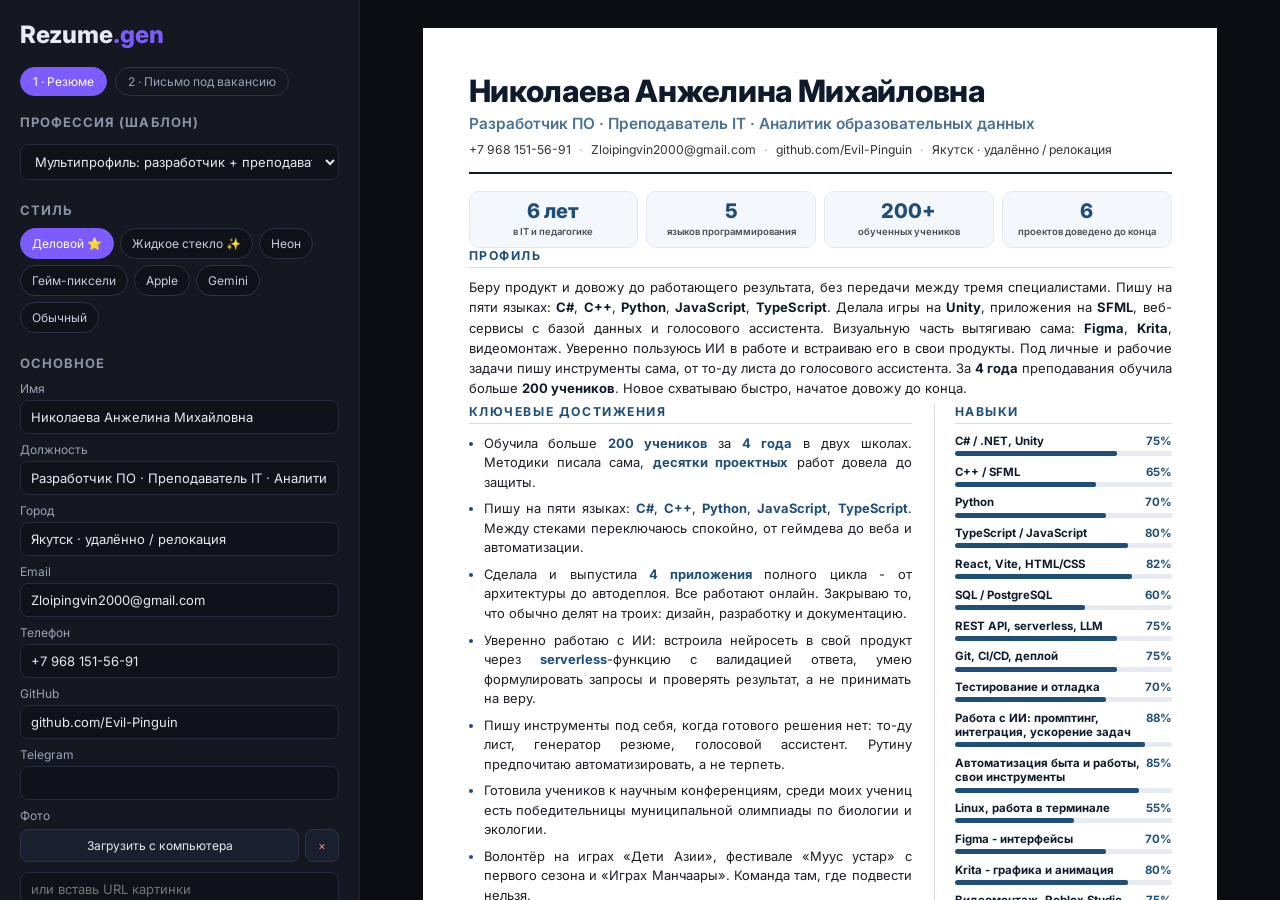
==== commit a4e8c570: "Версия 2: Unity/Game Developer под Mytona, выбор версий в селекторе Co-authored-by: arena-agent <297" ====
--- a/index.html
+++ b/index.html
@@ -23,11 +23,16 @@
     <section class="group">
       <h2>Профессия (шаблон)</h2>
       <select id="preset">
-        <option value="universal">Мультипрофиль: разработчик + преподаватель ⭐</option>
+        <optgroup label="Версии под конкретные вакансии">
+          <option value="research">Версия 1 — Аналитик (количественные исследования, inDrive)</option>
+          <option value="gamedev">Версия 2 — Unity / Game Developer (Mytona)</option>
+        </optgroup>
+        <optgroup label="Универсальные">
+        <option value="universal">Мультипрофиль: разработчик + преподаватель</option>
         <option value="frontend">Frontend-разработчик</option>
-        <option value="research">Специалист по количественным исследованиям</option>
         <option value="qa">QA Engineer</option>
         <option value="teacher">Преподаватель IT / методист</option>
+        </optgroup>
       </select>
     </section>
 
--- a/styles.css
+++ b/styles.css
@@ -20,7 +20,7 @@
 .actions button.danger{color:#ff7a7a}
 .hint{font-size:11px;color:#6d7488}
 .preview{overflow:auto;padding:28px;display:flex;justify-content:center;background:#0b0d12}
-.paper{width:210mm;min-height:297mm;padding:18mm;background:#fff;color:#111}
+.paper{width:210mm;min-height:297mm;padding:12mm;background:#fff;color:#111}
 
 /* ---------- общая разметка резюме ---------- */
 .paper .head{display:flex;gap:18px;align-items:center;margin-bottom:18px}
@@ -103,6 +103,7 @@
   .paper{width:auto;min-height:auto;box-shadow:none;-webkit-print-color-adjust:exact;print-color-adjust:exact}
 }
 @page{size:A4;margin:0}
+@media print{.paper{min-height:0!important;height:auto!important}}
 
 
 /* ================= КАНОНИЧНАЯ СТРУКТУРА РЕЗЮМЕ ================= */
@@ -194,11 +195,14 @@
   .theme-glass section{backdrop-filter:none!important;-webkit-backdrop-filter:none!important;
     background:linear-gradient(140deg,rgba(255,255,255,.88),rgba(240,249,255,.72))!important;
     box-shadow:0 2px 8px rgba(13,59,102,.10)!important}
-  .theme-glass{background-attachment:initial!important}
-  .paper{width:210mm;padding:12mm 12mm;box-shadow:none}
+  .theme-glass{background:transparent!important}
+  .theme-pro,.theme-apple,.theme-gemini,.theme-plain,.theme-neon,.theme-pixel{background:transparent!important}
+  .paper{width:210mm;min-height:0;padding:12mm;box-shadow:none;background:transparent!important}
   .cols2{grid-template-columns:1fr 200px!important}
   .colside{border-left:1px solid #d6dce5!important;padding-left:18px!important;border-top:none!important;margin-top:0!important}
-  section,.entry,.skill,.bullets li{break-inside:avoid;page-break-inside:avoid}
+  .entry,.skill,.bullets li,.pitch,.head{break-inside:avoid;page-break-inside:avoid}
+  section{break-inside:auto!important;page-break-inside:auto!important}
+  .cols2{break-inside:auto!important}
 }
 
 .photorow{display:flex;gap:6px;margin:6px 0}
@@ -243,7 +247,8 @@
 .entry .t{font-weight:700}
 
 /* ============ КОНТРОЛЬ РАЗРЫВОВ СТРАНИЦ ============ */
-.paper section,.entry,.skill,.bullets li{break-inside:avoid;page-break-inside:avoid}
+.entry,.skill,.bullets li,.pitch,.head{break-inside:avoid;page-break-inside:avoid}
+.colmain section,.colside section{break-inside:auto;page-break-inside:auto}
 .paper h2{break-after:avoid;page-break-after:avoid}
 .cols2{break-inside:auto}
 
@@ -273,8 +278,8 @@
 .theme-glass::before{
   content:'';position:absolute;inset:0;pointer-events:none;
   background:
-    radial-gradient(420px 300px at 78% 62%, rgba(255,255,255,.75), transparent 70%),
-    radial-gradient(300px 220px at 18% 78%, rgba(160,235,255,.35), transparent 72%);
+    radial-gradient(85% 60% at 78% 60%, rgba(255,255,255,.42), transparent 78%),
+    radial-gradient(70% 50% at 16% 80%, rgba(160,235,255,.22), transparent 80%);
 }
 .theme-glass > *{position:relative;z-index:1}
 
@@ -394,3 +399,175 @@
 .theme-gemini .pitch .pv{background:linear-gradient(90deg,#4285f4,#9b72cb);-webkit-background-clip:text;background-clip:text;color:transparent}
 .theme-plain .pitch .pi{background:none;border:1px solid #999;border-radius:2px}
 .theme-plain .pitch .pv{color:#000}
+
+
+/* ================= ФОТО СПРАВА, ШАПКА В СТРОКУ ================= */
+.paper .head{flex-direction:row-reverse;align-items:center;text-align:left;
+  justify-content:space-between;gap:calc(18px * var(--fit))}
+.paper .htext{flex:1;width:auto}
+.paper .contacts{justify-content:flex-start}
+.paper .head .avatar{margin:0;flex:0 0 auto}
+.paper .s-about{text-align:left}
+.paper .s-about p{text-align:justify;max-width:100%;margin:0}
+.paper .s-about h2{text-align:left}
+.paper .s-hobby h2{text-align:left}
+.paper .hobbies{justify-content:flex-start}
+.colside .s-contacts h2,.colside .s-hobby h2,.colside section h2{text-align:left}
+.cline{text-align:left}
+
+/* ================= БАЛАНС КОЛОНОК ================= */
+.cols2{grid-template-columns:1fr 238px;gap:0 22px}
+.colmain>section:first-child{margin-top:0}
+.colside>section:first-child{margin-top:0}
+
+/* воздух, чтобы глаз цеплялся */
+.colmain .entry{padding-bottom:calc(4px * var(--fit));
+  border-bottom:1px solid rgba(128,128,128,.14)}
+.colmain .entry:last-child{border-bottom:none}
+.colmain h2{margin-top:0}
+.bullets li{margin-bottom:calc(7px * var(--fit))}
+.entry .t{line-height:1.25}
+.entry .tags{margin-top:calc(4px * var(--fit))}
+
+/* лид-строка описания заметнее */
+.theme-pro .colmain .entry{border-bottom:1px solid #eaeff5}
+.theme-glass .colmain .entry{border-bottom:1px solid rgba(120,175,220,.22)}
+
+
+/* ============ ЖИДКОЕ СТЕКЛО: ЧИТАЕМОЕ ИМЯ ============ */
+.theme-glass h1{
+  background:linear-gradient(100deg,#00408f 0%,#0a6fd8 40%,#0f8fc4 72%,#155fb8 100%);
+  -webkit-background-clip:text;background-clip:text;color:transparent;
+  filter:drop-shadow(0 1px 1px rgba(255,255,255,.9));
+  font-weight:800;
+}
+.theme-glass .role{
+  background:linear-gradient(90deg,#00509e,#0b7fae 75%);
+  -webkit-background-clip:text;background-clip:text;color:transparent;font-weight:700;
+}
+.theme-glass h2{
+  background:linear-gradient(90deg,#004a94,#0b7cae);
+  -webkit-background-clip:text;background-clip:text;color:transparent;
+}
+.theme-glass strong{
+  background:linear-gradient(90deg,#00458f,#0a72b8);
+  -webkit-background-clip:text;background-clip:text;color:transparent;font-weight:700;
+}
+.theme-glass .skill .row span{
+  background:linear-gradient(90deg,#00509e,#0b7fae);
+  -webkit-background-clip:text;background-clip:text;color:transparent;
+}
+.theme-glass .pitch .pv{
+  background:linear-gradient(90deg,#00458f,#0b7cae);
+  -webkit-background-clip:text;background-clip:text;color:transparent;
+}
+/* приглушаем подложку под шапкой, чтобы имя не сливалось */
+.theme-glass .head{
+  background:linear-gradient(140deg,rgba(255,255,255,.80),rgba(255,255,255,.45));
+  border:1px solid rgba(255,255,255,.9);
+  border-radius:18px;
+  padding:calc(12px * var(--fit)) calc(16px * var(--fit));
+  box-shadow:0 6px 22px rgba(13,59,102,.10), inset 0 1px 0 rgba(255,255,255,.95);
+  backdrop-filter:blur(14px) saturate(160%);
+  -webkit-backdrop-filter:blur(14px) saturate(160%);
+}
+
+
+
+
+/* ============ ПЕЧАТЬ: ФОН + ЕСТЕСТВЕННЫЙ ПОТОК ============ */
+@media print{
+  html,body{height:auto!important}
+  .preview{background:transparent!important;padding:0!important;display:block!important}
+  .app{display:block!important}
+
+  /* декоративные блики убираем: в PDF они дают видимый круг */
+  .paper::before,.theme-glass::before{display:none!important;content:none!important}
+
+  /* фон рисуем на html: он покрывает КАЖДУЮ страницу целиком, без швов */
+  body{background:transparent!important}
+  .paper{background:transparent!important}
+
+  /* GRID при печати режется браузером как картинка -> переводим в обычный поток.
+     Тогда блоки переносятся целиком и ничего не обрезается. */
+  .cols2{display:block!important}
+  .colmain,.colside{display:block!important;width:100%!important;
+    break-inside:auto!important;page-break-inside:auto!important}
+  .colside{border-left:none!important;padding-left:0!important;margin-top:0!important;
+    border-top:none!important}
+  .colmain>section,.colside>section{break-inside:auto!important;page-break-inside:auto!important}
+
+  /* записи и навыки НИКОГДА не разрываются пополам */
+  .entry,.skill,.bullets li,.pitch,.head,.cline{
+    break-inside:avoid!important;page-break-inside:avoid!important}
+  .entry{orphans:3;widows:3}
+  h2{break-after:avoid!important;page-break-after:avoid!important}
+
+  /* навыки и контакты в 2 колонки, чтобы не растягивать лист */
+  .skills-grid{column-count:2;column-gap:20px}
+  .skill{-webkit-column-break-inside:avoid;break-inside:avoid}
+  .s-contacts .cline{display:inline-block;margin-right:20px;vertical-align:top}
+  .hobbies{justify-content:flex-start}
+  .colside .s-skills h2,.colside .s-hobby h2,.colside .s-contacts h2{text-align:left}
+}
+
+
+/* печатный фон-слой: fixed повторяется на каждой странице PDF */
+.printbg{display:none}
+@media print{
+  .printbg{display:block!important;position:fixed;top:0;left:0;right:0;bottom:0;
+    width:100vw;height:100vh;z-index:-1}
+  .theme-glass .printbg{
+    background:
+      radial-gradient(60% 40% at 8% 0%, rgba(120,190,255,.55), transparent 65%),
+      radial-gradient(52% 36% at 100% 8%, rgba(90,220,235,.42), transparent 62%),
+      radial-gradient(58% 42% at 50% 100%, rgba(150,170,255,.40), transparent 64%),
+      linear-gradient(160deg,#f2fbff 0%,#e9f4ff 45%,#eef0ff 100%);
+  }
+  .theme-neon .printbg{background:#0a0713}
+  .theme-pixel .printbg{background:#1b1030}
+  .theme-apple .printbg{background:#fbfbfd}
+  .theme-gemini .printbg,.theme-pro .printbg,.theme-plain .printbg{background:#fff}
+  html[data-t]{background:transparent!important}
+}
+
+
+/* ===== ЗЕРКАЛО ПЕЧАТНОЙ РАСКЛАДКИ ДЛЯ ЗАМЕРА (невидимо для глаза) ===== */
+.paper.printmode .cols2{display:block}
+.paper.printmode .colmain,.paper.printmode .colside{display:block;width:100%}
+.paper.printmode .colside{border-left:none;padding-left:0;margin-top:0;border-top:none}
+.paper.printmode .skills-grid{column-count:2;column-gap:20px}
+.paper.printmode .s-contacts .cline{display:inline-block;margin-right:20px;vertical-align:top}
+
+
+@media print{
+  /* заголовок секции не остаётся один внизу страницы */
+  .colmain>section>h2,.colside>section>h2{
+    break-after:avoid!important;page-break-after:avoid!important}
+  .colmain>section>h2+.entry,.colmain>section>.bullets{
+    break-before:avoid!important;page-break-before:avoid!important}
+  /* стеклянные панели не должны рваться посередине */
+  .theme-glass .colmain>section,.theme-glass .colside>section{
+    break-inside:auto!important;
+    border-radius:14px}
+  /* небольшой отступ сверху на новой странице, чтобы не липло к краю */
+  .colmain>section{margin-top:calc(14px * var(--fit))!important}
+  .colmain>section:first-child{margin-top:0!important}
+}
+
+
+/* навыки без шкалы и подзаголовки групп */
+.skgroup{font-size:calc(9.5px * var(--fit));font-weight:800;letter-spacing:.1em;
+  margin:calc(9px * var(--fit)) 0 calc(5px * var(--fit));opacity:.75;
+  break-inside:avoid;-webkit-column-break-inside:avoid}
+.skgroup:first-child{margin-top:0}
+.skplain{font-size:calc(10.8px * var(--fit));line-height:1.45;margin-bottom:calc(4px * var(--fit));
+  padding-left:calc(9px * var(--fit));position:relative;break-inside:avoid}
+.skplain::before{content:'';position:absolute;left:0;top:calc(6px * var(--fit));
+  width:calc(3px * var(--fit));height:calc(3px * var(--fit));border-radius:50%;background:currentColor;opacity:.5}
+.theme-pro .skgroup{color:#1f4e79;border-bottom:1px solid #dbe3ec;padding-bottom:3px}
+.theme-glass .skgroup{background:linear-gradient(90deg,#00458f,#0b7cae);
+  -webkit-background-clip:text;background-clip:text;color:transparent}
+.theme-neon .skgroup{color:#3df0ff}
+.theme-gemini .skgroup{color:#4285f4}
+.theme-apple .skgroup{color:#6e6e73}
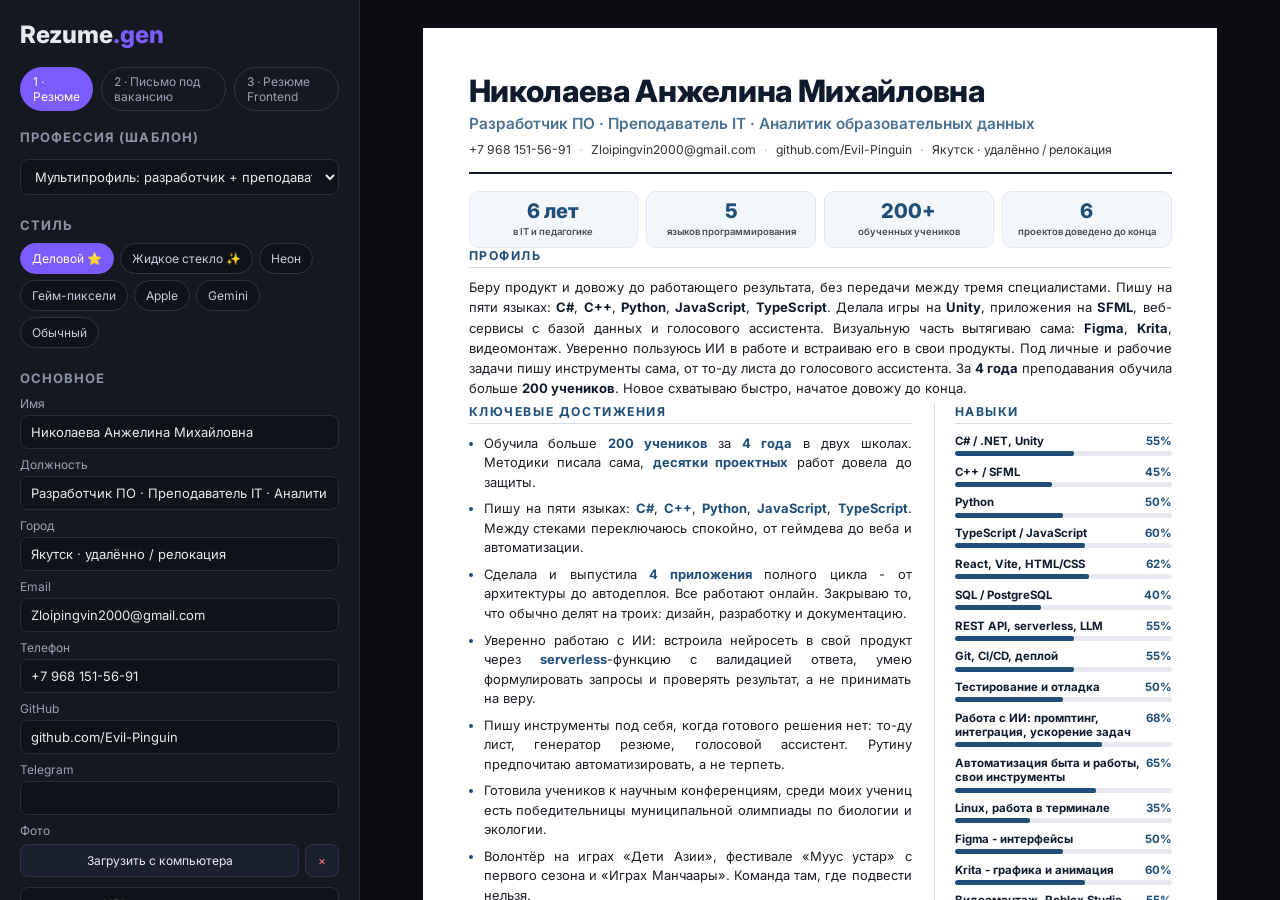
==== commit 61547a4c: "Вкладка 3: Резюме Frontend (/cv) Co-authored-by: arena-agent <297053741+arena-agent@users.noreply.gi" ====
--- a/index.html
+++ b/index.html
@@ -18,6 +18,7 @@
     <div class="tabs pagetabs">
       <a href="/" class="active">1 · Резюме</a>
       <a href="/letter">2 · Письмо под вакансию</a>
+      <a href="/cv">3 · Резюме Frontend</a>
     </div>
 
     <section class="group">
--- a/styles.css
+++ b/styles.css
@@ -269,18 +269,11 @@
   color:#0d2b45;
   font-family:Inter,-apple-system,'SF Pro Display',sans-serif;
   background:
-    radial-gradient(900px 500px at 8% -8%, rgba(120,190,255,.55), transparent 62%),
-    radial-gradient(700px 480px at 100% 4%, rgba(90,220,235,.42), transparent 58%),
-    radial-gradient(800px 600px at 50% 108%, rgba(150,170,255,.40), transparent 62%),
-    linear-gradient(160deg,#f4fbff 0%,#e9f4ff 45%,#eef0ff 100%);
+    linear-gradient(160deg,#f2fbff 0%,#e9f3ff 30%,#eef1ff 62%,#e8f6fd 100%),
+    linear-gradient(28deg, rgba(120,190,255,.22), rgba(150,170,255,.12) 55%, rgba(90,220,235,.18));
   position:relative;
 }
-.theme-glass::before{
-  content:'';position:absolute;inset:0;pointer-events:none;
-  background:
-    radial-gradient(85% 60% at 78% 60%, rgba(255,255,255,.42), transparent 78%),
-    radial-gradient(70% 50% at 16% 80%, rgba(160,235,255,.22), transparent 80%);
-}
+/* декоративный блик убран: в PDF он проявлялся видимым кругом */
 .theme-glass > *{position:relative;z-index:1}
 
 .theme-glass h1{
@@ -519,10 +512,8 @@
     width:100vw;height:100vh;z-index:-1}
   .theme-glass .printbg{
     background:
-      radial-gradient(60% 40% at 8% 0%, rgba(120,190,255,.55), transparent 65%),
-      radial-gradient(52% 36% at 100% 8%, rgba(90,220,235,.42), transparent 62%),
-      radial-gradient(58% 42% at 50% 100%, rgba(150,170,255,.40), transparent 64%),
-      linear-gradient(160deg,#f2fbff 0%,#e9f4ff 45%,#eef0ff 100%);
+      linear-gradient(160deg,#f2fbff 0%,#e9f3ff 30%,#eef1ff 62%,#e8f6fd 100%),
+      linear-gradient(28deg, rgba(120,190,255,.20), rgba(150,170,255,.10) 55%, rgba(90,220,235,.16));
   }
   .theme-neon .printbg{background:#0a0713}
   .theme-pixel .printbg{background:#1b1030}
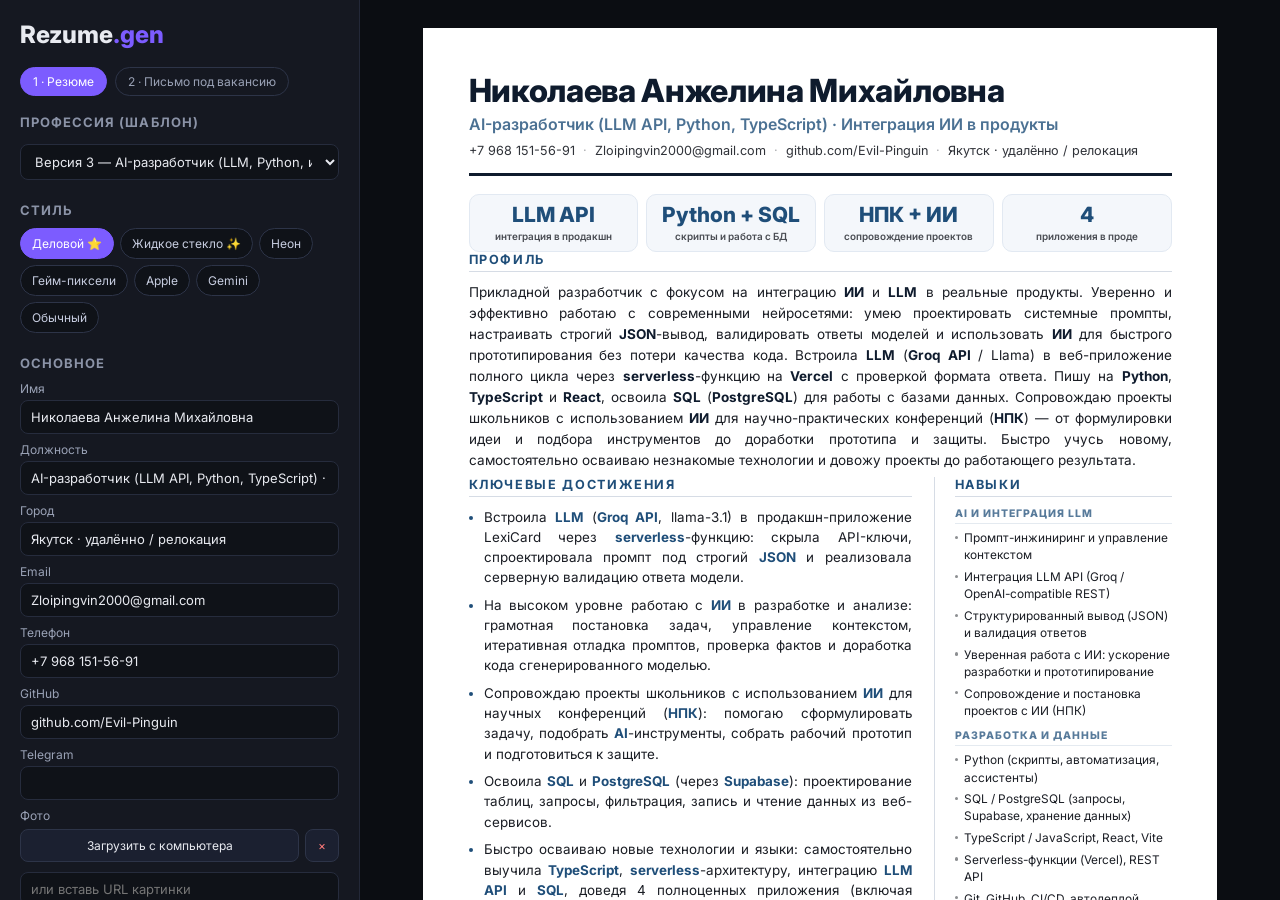
==== commit a1eff2ab: "Версия 3: резюме и письмо под AI-разработчика (LLM, Python, SQL, проекты НПК с ИИ) Co-authored-by: a" ====
--- a/index.html
+++ b/index.html
@@ -18,13 +18,13 @@
     <div class="tabs pagetabs">
       <a href="/" class="active">1 · Резюме</a>
       <a href="/letter">2 · Письмо под вакансию</a>
-      <a href="/cv">3 · Резюме Frontend</a>
     </div>
 
     <section class="group">
       <h2>Профессия (шаблон)</h2>
       <select id="preset">
         <optgroup label="Версии под конкретные вакансии">
+          <option value="ai">Версия 3 — AI-разработчик (LLM, Python, интеграция ИИ)</option>
           <option value="research">Версия 1 — Аналитик (количественные исследования, inDrive)</option>
           <option value="gamedev">Версия 2 — Unity / Game Developer (Mytona)</option>
         </optgroup>
